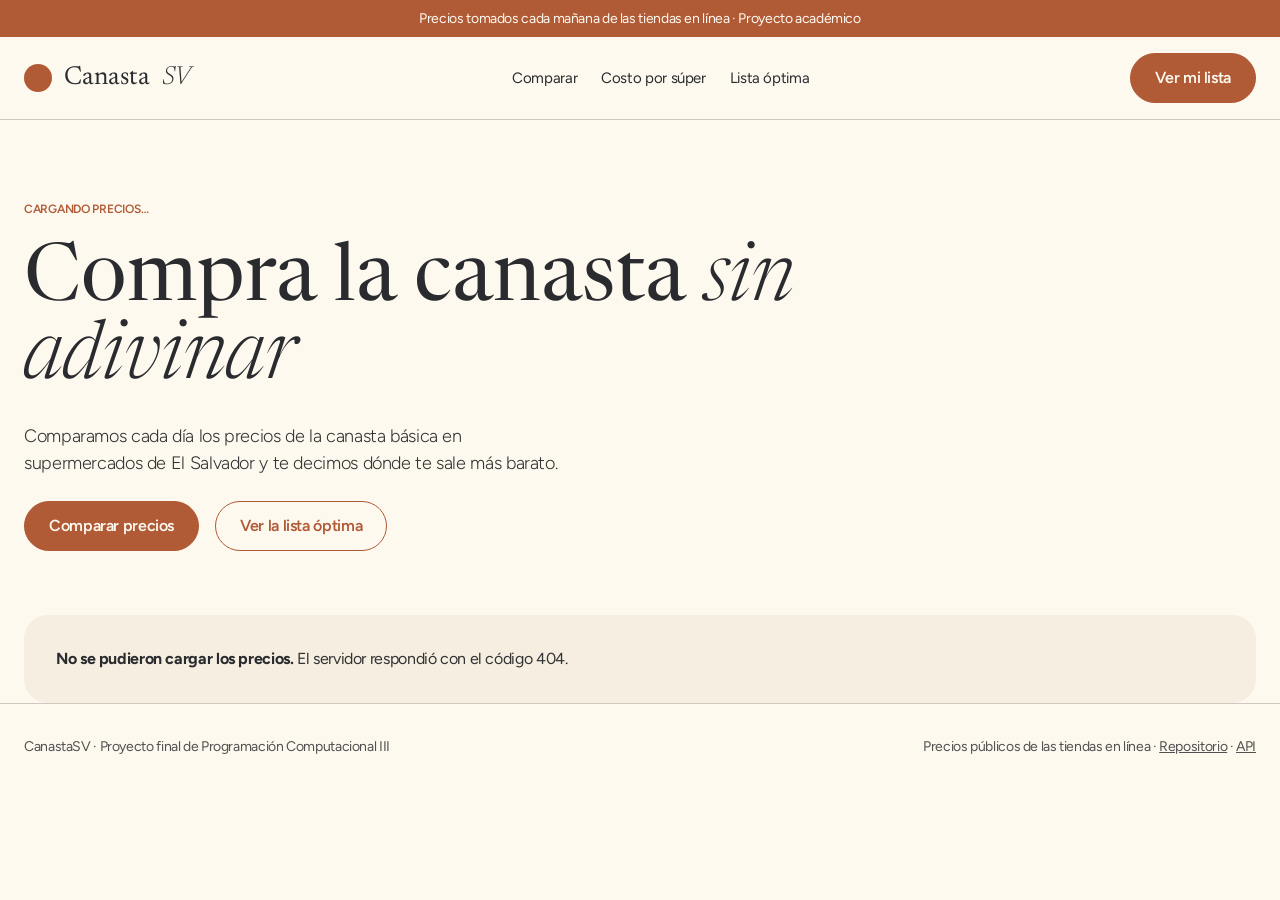
==== frontend/index.html @ 9dd124af "Dashboard web y detección de precios dudosos" ====
<!doctype html>
<html lang="es">
<head>
  <meta charset="utf-8">
  <meta name="viewport" content="width=device-width, initial-scale=1">
  <title>CanastaSV · Compara la canasta básica</title>
  <meta name="description" content="Comparador diario de precios de la canasta básica en supermercados de El Salvador.">
  <link rel="preconnect" href="https://fonts.googleapis.com">
  <link rel="preconnect" href="https://fonts.gstatic.com" crossorigin>
  <link rel="stylesheet" href="https://fonts.googleapis.com/css2?family=Newsreader:ital,opsz,wght@0,6..72,400;1,6..72,300&family=Figtree:wght@300;400;600;700&family=JetBrains+Mono&display=swap">
  <link rel="stylesheet" href="css/main.css">
  <script type="module" src="js/paginas/inicio.js"></script>
</head>
<body>
  <div class="anuncio">Precios tomados cada mañana de las tiendas en línea · Proyecto académico</div>

  <nav class="navegacion" aria-label="Principal">
    <div class="contenedor navegacion__interior">
      <a class="marca" href="index.html"><span class="marca__sello" aria-hidden="true"></span>Canasta<em>SV</em></a>
      <div class="navegacion__enlaces">
        <a href="#comparar">Comparar</a>
        <a href="#costo">Costo por súper</a>
        <a href="#lista">Lista óptima</a>
      </div>
      <a class="boton boton--principal" href="#lista">Ver mi lista</a>
    </div>
  </nav>

  <main>
    <header class="contenedor hero">
      <span class="ceja" id="fecha-actualizacion">Cargando precios…</span>
      <h1 class="hero__titulo">Compra la canasta <em>sin adivinar</em></h1>
      <p class="hero__texto">Comparamos cada día los precios de la canasta básica en supermercados de El Salvador y te decimos dónde te sale más barato.</p>
      <div class="hero__acciones">
        <a class="boton boton--principal" href="#comparar">Comparar precios</a>
        <a class="boton boton--secundario" href="#lista">Ver la lista óptima</a>
      </div>
    </header>

    <div class="contenedor">
      <p class="aviso" id="aviso" role="status">Cargando precios…</p>
    </div>

    <section class="contenedor inicio__estadisticas requiere-datos" aria-label="Resumen">
      <div class="estadisticas" id="estadisticas"></div>
    </section>

    <section class="seccion seccion--papel requiere-datos" id="comparar">
      <div class="contenedor">
        <div class="seccion__encabezado">
          <span class="ceja">Comparador</span>
          <h2 class="seccion__titulo">Precio por precio, <em>súper por súper</em></h2>
        </div>
        <div class="filtros" id="filtros"></div>
        <div class="tabla-caja">
          <div id="tabla"></div>
          <p class="tabla__nota">En terracota, el precio más bajo de cada producto. Un precio tachado es mucho menor que en los demás supermercados (posible error de la tienda) y no entra en la comparación. Toca un producto para ver su historial.</p>
        </div>
      </div>
    </section>

    <section class="seccion requiere-datos">
      <div class="contenedor rejilla-dos">
        <article class="tarjeta" id="costo">
          <span class="ceja">01</span>
          <h2 class="tarjeta__titulo">Costo total de la <em>canasta</em></h2>
          <div id="grafica-costo"></div>
          <p class="tabla__nota" id="nota-costo"></p>
        </article>

        <article class="tarjeta" id="lista">
          <span class="ceja">02</span>
          <h2 class="tarjeta__titulo">Tu lista <em>óptima</em></h2>
          <p class="tarjeta__texto">Dónde conviene comprar cada producto hoy.</p>
          <ul class="lista-filas" id="lista-optima"></ul>
          <div class="total">
            <span class="total__etiqueta">Total comprando cada producto donde está más barato</span>
            <span class="total__valor" id="total-optima"></span>
          </div>
        </article>
      </div>
    </section>
  </main>

  <footer class="pie">
    <div class="contenedor pie__interior">
      <span>CanastaSV · Proyecto final de Programación Computacional III</span>
      <span>Precios públicos de las tiendas en línea · <a href="https://github.com/reyfiego/CanastaSV">Repositorio</a> · <a href="/docs">API</a></span>
    </div>
  </footer>
</body>
</html>
---- frontend/css/main.css ----
/* Punto de entrada de estilos: importa cada parte en orden. */
@import url("tokens.css");
@import url("base.css");
@import url("layout.css");
@import url("components/botones.css");
@import url("components/tarjetas.css");
@import url("components/estadisticas.css");
@import url("components/filtros.css");
@import url("components/tabla.css");
@import url("components/graficas.css");
@import url("components/listas.css");
@import url("components/avisos.css");
@import url("pages/inicio.css");
@import url("pages/producto.css");
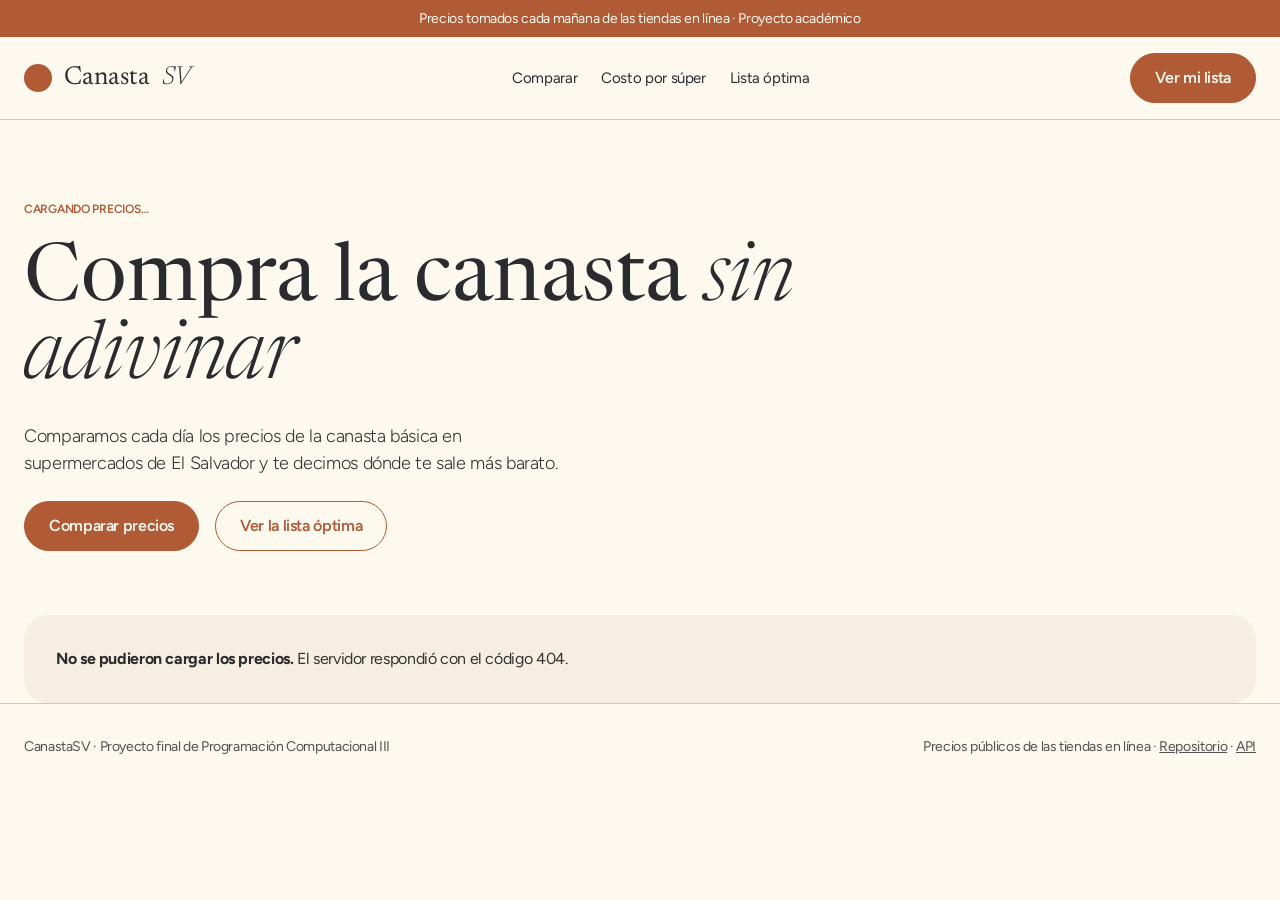
==== commit 9ce451eb: "Configuración para publicar en Render" ====
--- a/frontend/index.html
+++ b/frontend/index.html
@@ -8,6 +8,7 @@
   <link rel="preconnect" href="https://fonts.googleapis.com">
   <link rel="preconnect" href="https://fonts.gstatic.com" crossorigin>
   <link rel="stylesheet" href="https://fonts.googleapis.com/css2?family=Newsreader:ital,opsz,wght@0,6..72,400;1,6..72,300&family=Figtree:wght@300;400;600;700&family=JetBrains+Mono&display=swap">
+  <link rel="icon" href="favicon.svg" type="image/svg+xml">
   <link rel="stylesheet" href="css/main.css">
   <script type="module" src="js/paginas/inicio.js"></script>
 </head>
